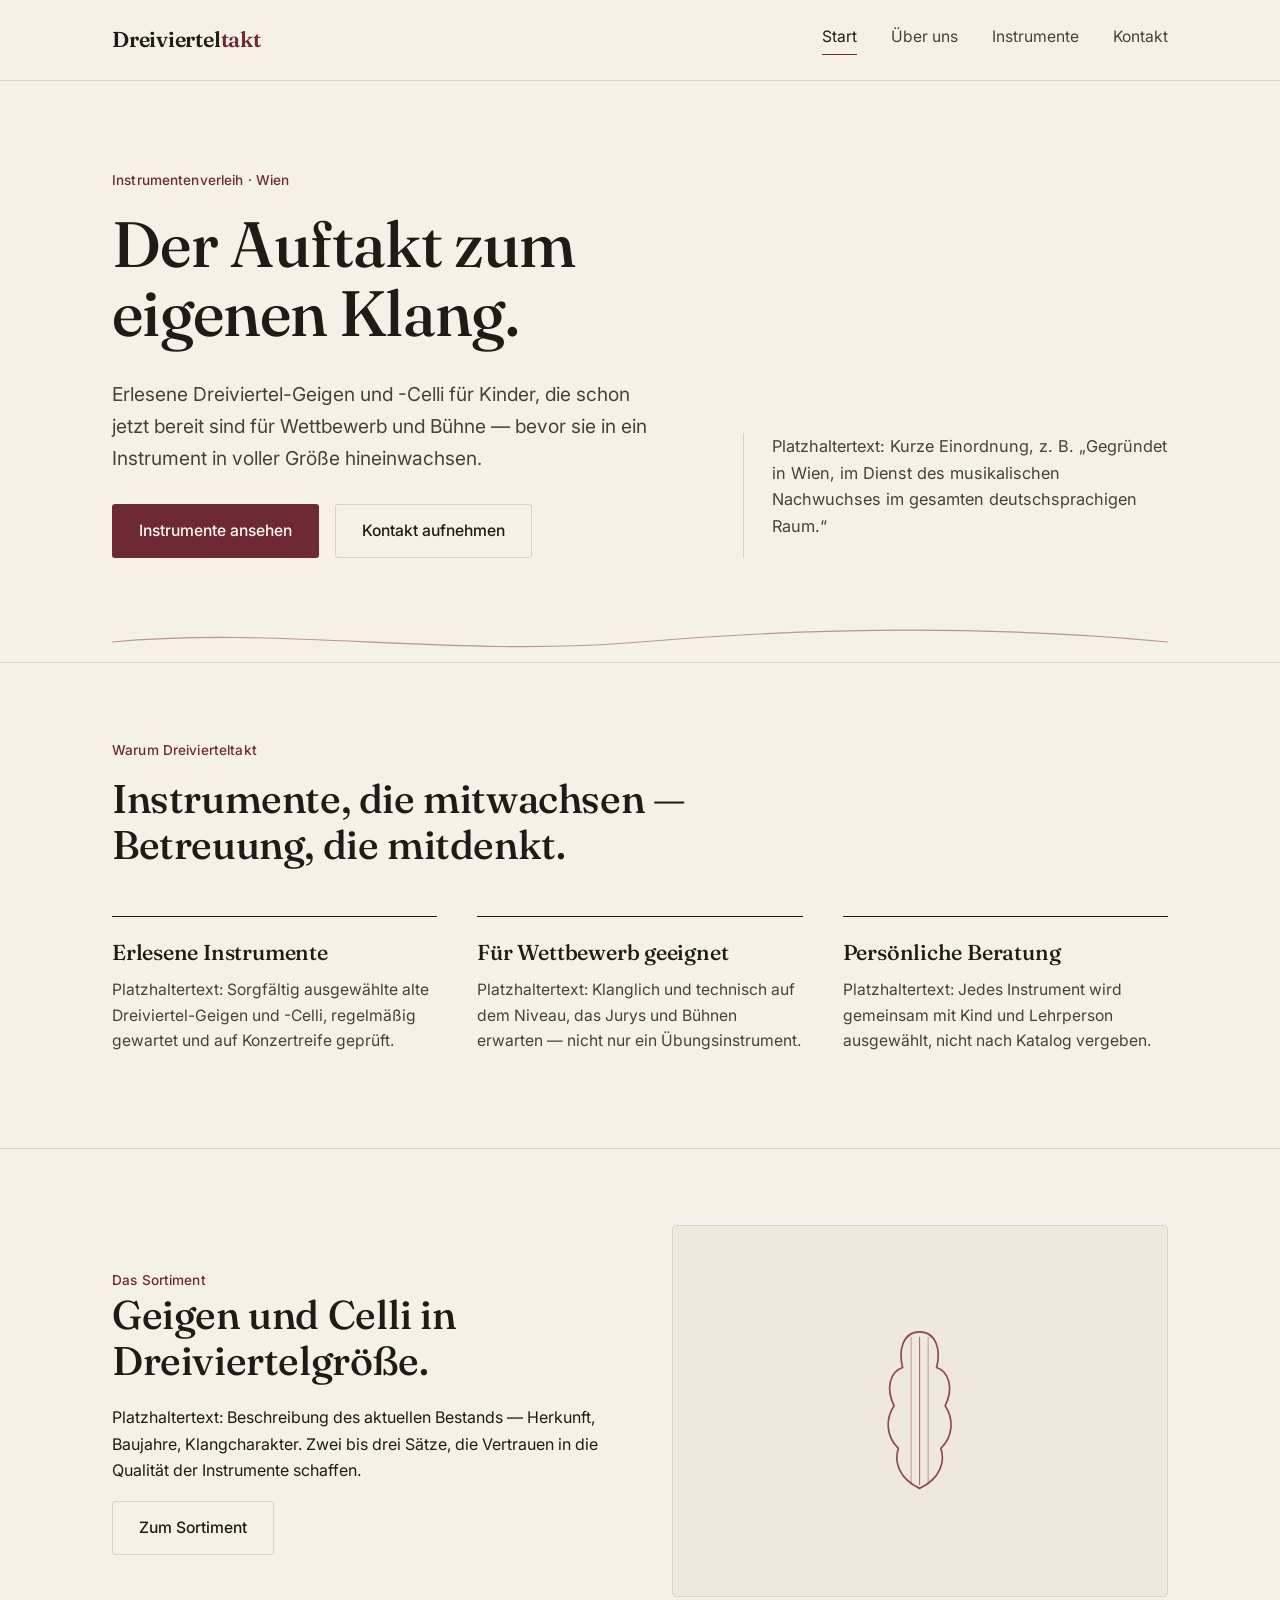
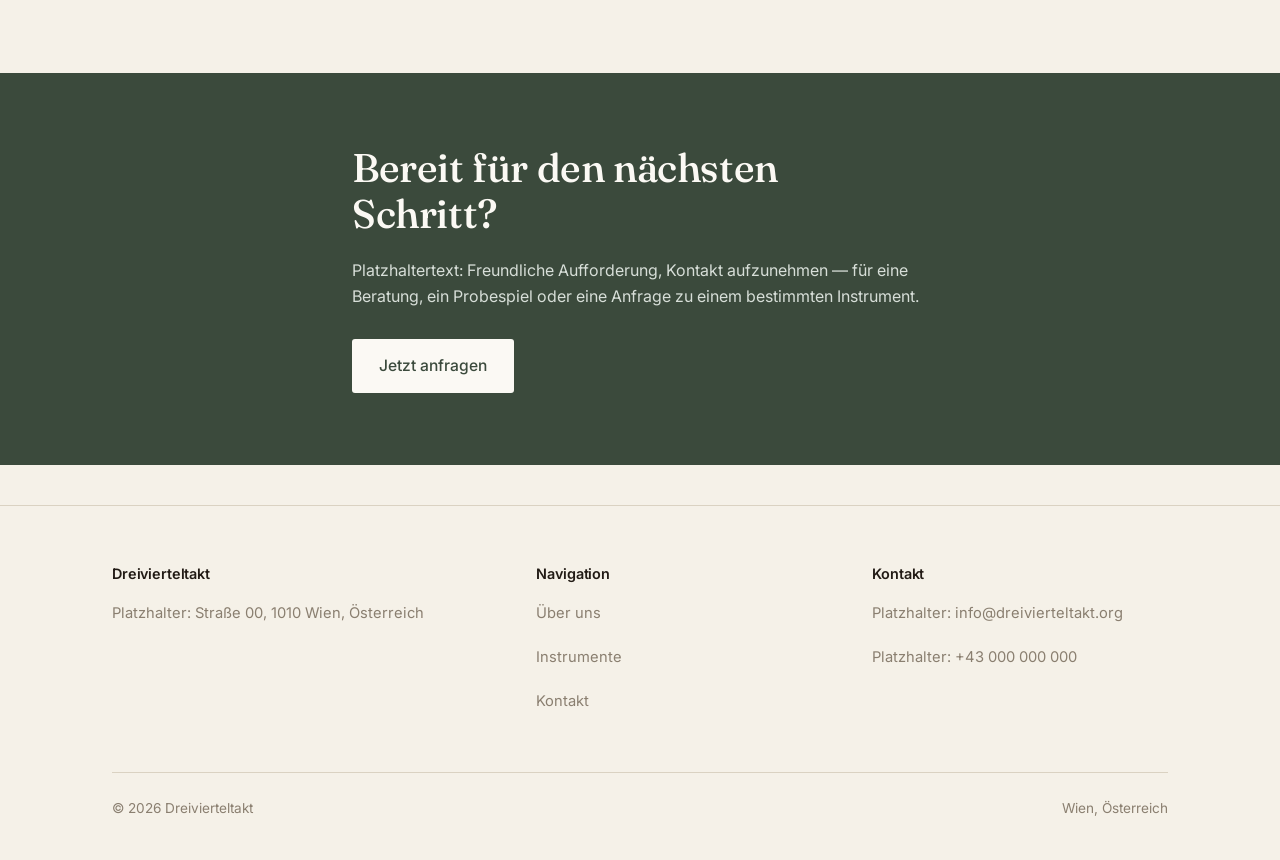
==== index.html @ 70ce1d0b "Erste Version der Website" ====
<!DOCTYPE html>
<html lang="de">
<head>
<meta charset="UTF-8">
<meta name="viewport" content="width=device-width, initial-scale=1">
<title>Dreivierteltakt — Instrumentenverleih für junge Talente</title>
<meta name="description" content="Dreivierteltakt verleiht erlesene Dreiviertel-Geigen und -Celli an talentierte Kinder in Wien und dem deutschsprachigen Raum.">
<link rel="preconnect" href="https://fonts.googleapis.com">
<link rel="preconnect" href="https://fonts.gstatic.com" crossorigin>
<link href="https://fonts.googleapis.com/css2?family=Fraunces:opsz,wght@9..144,400..600&family=Inter:wght@400;500;600&display=swap" rel="stylesheet">
<link rel="stylesheet" href="style.css">
</head>
<body>

<header class="site-header">
  <div class="wrap">
    <a class="logo" href="index.html">Dreiviertel<span>takt</span></a>
    <nav class="main-nav">
      <a href="index.html" class="active">Start</a>
      <a href="ueber-uns.html">Über uns</a>
      <a href="instrumente.html">Instrumente</a>
      <a href="kontakt.html">Kontakt</a>
    </nav>
  </div>
</header>

<section class="hero">
  <div class="wrap">
    <div class="hero-copy">
      <span class="label">Instrumentenverleih · Wien</span>
      <h1>Der Auftakt zum eigenen Klang.</h1>
      <p class="lede">Erlesene Dreiviertel-Geigen und -Celli für Kinder, die schon jetzt bereit sind für Wettbewerb und Bühne — bevor sie in ein Instrument in voller Größe hineinwachsen.</p>
      <div class="hero-cta">
        <a href="instrumente.html" class="btn btn-primary">Instrumente ansehen</a>
        <a href="kontakt.html" class="btn btn-ghost">Kontakt aufnehmen</a>
      </div>
    </div>
    <div class="hero-aside">
      <p>Platzhaltertext: Kurze Einordnung, z. B. „Gegründet in Wien, im Dienst des musikalischen Nachwuchses im gesamten deutschsprachigen Raum.“</p>
    </div>
  </div>
</section>

<svg class="string-divider accent wrap" viewBox="0 0 1120 40" fill="none" xmlns="http://www.w3.org/2000/svg" preserveAspectRatio="none">
  <path d="M0 20 C 180 4, 360 36, 560 20 S 940 4, 1120 20" stroke="currentColor" stroke-width="1.2"/>
</svg>

<section class="section-border-top">
  <div class="wrap">
    <div class="section-head">
      <span class="label">Warum Dreivierteltakt</span>
      <h2>Instrumente, die mitwachsen — Betreuung, die mitdenkt.</h2>
    </div>
    <div class="feature-grid">
      <div class="feature-item">
        <h3>Erlesene Instrumente</h3>
        <p>Platzhaltertext: Sorgfältig ausgewählte alte Dreiviertel-Geigen und -Celli, regelmäßig gewartet und auf Konzertreife geprüft.</p>
      </div>
      <div class="feature-item">
        <h3>Für Wettbewerb geeignet</h3>
        <p>Platzhaltertext: Klanglich und technisch auf dem Niveau, das Jurys und Bühnen erwarten — nicht nur ein Übungsinstrument.</p>
      </div>
      <div class="feature-item">
        <h3>Persönliche Beratung</h3>
        <p>Platzhaltertext: Jedes Instrument wird gemeinsam mit Kind und Lehrperson ausgewählt, nicht nach Katalog vergeben.</p>
      </div>
    </div>
  </div>
</section>

<section class="section-border-top">
  <div class="wrap">
    <div class="split">
      <div>
        <span class="label">Das Sortiment</span>
        <h2>Geigen und Celli in Dreiviertelgröße.</h2>
        <p>Platzhaltertext: Beschreibung des aktuellen Bestands — Herkunft, Baujahre, Klangcharakter. Zwei bis drei Sätze, die Vertrauen in die Qualität der Instrumente schaffen.</p>
        <a href="instrumente.html" class="btn btn-ghost">Zum Sortiment</a>
      </div>
      <div class="instrument-visual">
        <svg viewBox="0 0 120 200" fill="none" xmlns="http://www.w3.org/2000/svg">
          <path d="M60 8 C40 8 35 30 40 50 C25 55 20 75 30 95 C20 110 20 130 35 145 C30 160 35 180 60 192 C85 180 90 160 85 145 C100 130 100 110 90 95 C100 75 95 55 80 50 C85 30 80 8 60 8 Z" stroke="currentColor" stroke-width="2"/>
          <line x1="60" y1="14" x2="60" y2="188" stroke="currentColor" stroke-width="1"/>
          <line x1="50" y1="14" x2="50" y2="188" stroke="currentColor" stroke-width="0.6"/>
          <line x1="70" y1="14" x2="70" y2="188" stroke="currentColor" stroke-width="0.6"/>
        </svg>
      </div>
    </div>
  </div>
</section>

<section class="cta-band">
  <div class="wrap" style="max-width: 640px;">
    <h2>Bereit für den nächsten Schritt?</h2>
    <p>Platzhaltertext: Freundliche Aufforderung, Kontakt aufzunehmen — für eine Beratung, ein Probespiel oder eine Anfrage zu einem bestimmten Instrument.</p>
    <div class="hero-cta">
      <a href="kontakt.html" class="btn btn-primary">Jetzt anfragen</a>
    </div>
  </div>
</section>

<footer class="site-footer">
  <div class="wrap">
    <div class="footer-grid">
      <div>
        <h4>Dreivierteltakt</h4>
        <p>Platzhalter: Straße 00, 1010 Wien, Österreich</p>
      </div>
      <div>
        <h4>Navigation</h4>
        <p><a href="ueber-uns.html">Über uns</a></p>
        <p><a href="instrumente.html">Instrumente</a></p>
        <p><a href="kontakt.html">Kontakt</a></p>
      </div>
      <div>
        <h4>Kontakt</h4>
        <p>Platzhalter: info@dreivierteltakt.org</p>
        <p>Platzhalter: +43 000 000 000</p>
      </div>
    </div>
    <div class="footer-bottom">
      <span>© 2026 Dreivierteltakt</span>
      <span>Wien, Österreich</span>
    </div>
  </div>
</footer>

</body>
</html>
---- style.css ----
/* ============================================
   Dreivierteltakt — Shared Stylesheet
   ============================================ */

:root {
  --bg: #F5F1E8;
  --surface: #FBF9F4;
  --surface-deep: #EFE9DB;
  --ink: #221B15;
  --ink-soft: #4A4038;
  --muted: #8A7F70;
  --accent: #6E2A34;
  --accent-soft: #8C4A52;
  --accent-tint: #F1E3E1;
  --spruce: #3B4A3C;
  --line: #DAD2C2;

  --serif: 'Fraunces', 'Iowan Old Style', 'Palatino Linotype', serif;
  --sans: 'Inter', -apple-system, BlinkMacSystemFont, 'Segoe UI', sans-serif;

  --container: 1120px;
}

* { box-sizing: border-box; }

html {
  scroll-behavior: smooth;
}

body {
  margin: 0;
  background: var(--bg);
  color: var(--ink);
  font-family: var(--sans);
  font-size: 16px;
  line-height: 1.65;
  -webkit-font-smoothing: antialiased;
}

img { max-width: 100%; display: block; }

a {
  color: inherit;
  text-decoration: none;
}

.wrap {
  max-width: var(--container);
  margin: 0 auto;
  padding: 0 32px;
}

h1, h2, h3, h4 {
  font-family: var(--serif);
  font-weight: 500;
  color: var(--ink);
  margin: 0 0 0.5em 0;
  letter-spacing: -0.01em;
}

h1 { font-size: clamp(2.4rem, 5vw, 4rem); line-height: 1.08; }
h2 { font-size: clamp(1.7rem, 3.2vw, 2.5rem); line-height: 1.15; }
h3 { font-size: 1.35rem; line-height: 1.3; }

p { margin: 0 0 1.1em 0; max-width: 62ch; }

.lede {
  font-size: 1.2rem;
  color: var(--ink-soft);
  max-width: 46ch;
}

.muted { color: var(--muted); }

.label {
  font-size: 0.85rem;
  font-weight: 500;
  color: var(--accent);
  letter-spacing: 0.01em;
}

/* ---------- Buttons ---------- */

.btn {
  display: inline-flex;
  align-items: center;
  gap: 8px;
  padding: 13px 26px;
  border-radius: 3px;
  font-family: var(--sans);
  font-size: 0.98rem;
  font-weight: 500;
  border: 1px solid transparent;
  cursor: pointer;
  transition: background 0.2s ease, color 0.2s ease, border-color 0.2s ease;
}

.btn-primary {
  background: var(--accent);
  color: var(--surface);
}
.btn-primary:hover { background: #591F27; }

.btn-ghost {
  background: transparent;
  color: var(--ink);
  border-color: var(--line);
}
.btn-ghost:hover { border-color: var(--ink); }

/* ---------- Header / Nav ---------- */

.site-header {
  border-bottom: 1px solid var(--line);
  background: var(--bg);
  position: sticky;
  top: 0;
  z-index: 20;
}

.site-header .wrap {
  display: flex;
  align-items: center;
  justify-content: space-between;
  padding-top: 22px;
  padding-bottom: 22px;
}

.logo {
  font-family: var(--serif);
  font-size: 1.35rem;
  font-weight: 600;
  letter-spacing: -0.01em;
}

.logo span {
  color: var(--accent);
}

.main-nav {
  display: flex;
  gap: 34px;
}

.main-nav a {
  font-size: 0.98rem;
  color: var(--ink-soft);
  padding-bottom: 4px;
  border-bottom: 1px solid transparent;
  transition: color 0.2s ease, border-color 0.2s ease;
}

.main-nav a:hover {
  color: var(--ink);
}

.main-nav a.active {
  color: var(--ink);
  border-bottom-color: var(--accent);
}

.nav-toggle { display: none; }

/* ---------- String motif divider ---------- */

.string-divider {
  width: 100%;
  height: 40px;
  display: block;
  color: var(--line);
}

.string-divider.accent { color: var(--accent-soft); opacity: 0.55; }

/* ---------- Hero ---------- */

.hero {
  padding: 88px 0 64px;
  position: relative;
  overflow: hidden;
}

.hero .wrap {
  display: grid;
  grid-template-columns: 1.15fr 0.85fr;
  gap: 56px;
  align-items: end;
}

.hero-copy .label { display: block; margin-bottom: 18px; }

.hero-aside {
  border-left: 1px solid var(--line);
  padding-left: 28px;
}

.hero-aside p {
  color: var(--ink-soft);
  font-size: 1.02rem;
}

.hero-cta {
  margin-top: 30px;
  display: flex;
  gap: 16px;
  flex-wrap: wrap;
}

/* ---------- Sections ---------- */

section {
  padding: 76px 0;
}

.section-border-top {
  border-top: 1px solid var(--line);
}

.section-head {
  max-width: 640px;
  margin-bottom: 48px;
}

.section-head .label { display: block; margin-bottom: 14px; }

/* Feature list (no cards/shadows — thin top rule per item) */

.feature-grid {
  display: grid;
  grid-template-columns: repeat(3, 1fr);
  gap: 40px;
}

.feature-item {
  border-top: 1px solid var(--ink);
  padding-top: 22px;
}

.feature-item h3 { margin-bottom: 10px; }
.feature-item p { color: var(--ink-soft); font-size: 0.98rem; }

/* Two-column split */

.split {
  display: grid;
  grid-template-columns: 1fr 1fr;
  gap: 64px;
  align-items: center;
}

.split-reverse .split { direction: rtl; }
.split-reverse .split > * { direction: ltr; }

/* Instrument illustration placeholder block */

.instrument-visual {
  background: var(--surface-deep);
  border: 1px solid var(--line);
  border-radius: 4px;
  aspect-ratio: 4 / 3;
  display: flex;
  align-items: center;
  justify-content: center;
  color: var(--accent-soft);
}

.instrument-visual svg { width: 46%; height: 46%; }

/* ---------- Instrument list (Instrumente page) ---------- */

.instrument-table {
  border-top: 1px solid var(--ink);
}

.instrument-row {
  display: grid;
  grid-template-columns: 1.4fr 0.8fr 0.8fr 0.9fr auto;
  gap: 24px;
  align-items: center;
  padding: 26px 0;
  border-bottom: 1px solid var(--line);
}

.instrument-row .row-head {
  font-family: var(--sans);
  font-size: 0.82rem;
  color: var(--muted);
}

.instrument-name {
  font-family: var(--serif);
  font-size: 1.15rem;
}

.instrument-row .btn { padding: 9px 18px; font-size: 0.9rem; }

/* ---------- Process steps (genuine sequence — numbering justified) ---------- */

.process-list {
  display: grid;
  gap: 0;
}

.process-step {
  display: grid;
  grid-template-columns: 64px 1fr;
  gap: 24px;
  padding: 28px 0;
  border-top: 1px solid var(--line);
}

.process-step:last-child { border-bottom: 1px solid var(--line); }

.process-step .num {
  font-family: var(--serif);
  font-size: 1.6rem;
  color: var(--accent-soft);
}

.process-step h3 { margin-bottom: 6px; }
.process-step p { color: var(--ink-soft); font-size: 0.98rem; margin-bottom: 0; }

/* ---------- CTA band ---------- */

.cta-band {
  background: var(--spruce);
  color: var(--surface);
  padding: 72px 0;
}

.cta-band h2 { color: var(--surface); }
.cta-band p { color: #D7DED8; }

.cta-band .btn-primary { background: var(--surface); color: var(--spruce); }
.cta-band .btn-primary:hover { background: #E9E4D6; }

.cta-band .btn-ghost { border-color: rgba(255,255,255,0.35); color: var(--surface); }
.cta-band .btn-ghost:hover { border-color: var(--surface); }

/* ---------- Forms ---------- */

.form-grid {
  display: grid;
  gap: 22px;
  max-width: 560px;
}

.field label {
  display: block;
  font-size: 0.88rem;
  color: var(--ink-soft);
  margin-bottom: 8px;
}

.field input,
.field select,
.field textarea {
  width: 100%;
  font-family: var(--sans);
  font-size: 1rem;
  color: var(--ink);
  background: var(--surface);
  border: 1px solid var(--line);
  border-radius: 3px;
  padding: 12px 14px;
}

.field input:focus,
.field select:focus,
.field textarea:focus {
  outline: none;
  border-color: var(--accent);
}

.field textarea { resize: vertical; min-height: 130px; }

/* ---------- Contact info list ---------- */

.info-list {
  display: grid;
  gap: 22px;
  border-top: 1px solid var(--ink);
  padding-top: 24px;
}

.info-row {
  display: grid;
  grid-template-columns: 140px 1fr;
  gap: 16px;
  padding-bottom: 20px;
  border-bottom: 1px solid var(--line);
}

.info-row .label { text-transform: none; }

/* ---------- Quote / bio block ---------- */

.bio-block {
  display: grid;
  grid-template-columns: 220px 1fr;
  gap: 40px;
  align-items: start;
}

.bio-portrait {
  aspect-ratio: 3 / 4;
  background: var(--surface-deep);
  border: 1px solid var(--line);
  border-radius: 4px;
}

/* ---------- Footer ---------- */

.site-footer {
  border-top: 1px solid var(--line);
  padding: 56px 0 40px;
  margin-top: 40px;
}

.footer-grid {
  display: grid;
  grid-template-columns: 1.3fr 1fr 1fr;
  gap: 40px;
  margin-bottom: 40px;
}

.footer-grid h4 {
  font-family: var(--sans);
  font-size: 0.9rem;
  font-weight: 600;
  color: var(--ink);
  margin-bottom: 14px;
}

.footer-grid p, .footer-grid a {
  font-size: 0.92rem;
  color: var(--muted);
  line-height: 1.9;
}

.footer-grid a:hover { color: var(--ink); }

.footer-bottom {
  display: flex;
  justify-content: space-between;
  padding-top: 24px;
  border-top: 1px solid var(--line);
  font-size: 0.85rem;
  color: var(--muted);
}

/* ---------- Responsive ---------- */

@media (max-width: 860px) {
  .hero .wrap { grid-template-columns: 1fr; }
  .hero-aside { border-left: none; border-top: 1px solid var(--line); padding-left: 0; padding-top: 22px; }
  .feature-grid { grid-template-columns: 1fr; gap: 30px; }
  .split { grid-template-columns: 1fr; gap: 32px; }
  .split-reverse .split { direction: ltr; }
  .instrument-row { grid-template-columns: 1fr; gap: 8px; padding: 20px 0; }
  .instrument-row .row-head { display: none; }
  .footer-grid { grid-template-columns: 1fr; gap: 28px; }
  .bio-block { grid-template-columns: 1fr; }
  .bio-portrait { max-width: 200px; }
  .footer-bottom { flex-direction: column; gap: 8px; }
}

@media (max-width: 640px) {
  .main-nav { gap: 20px; }
  .wrap { padding: 0 20px; }
  section { padding: 56px 0; }
}

@media (prefers-reduced-motion: reduce) {
  html { scroll-behavior: auto; }
  * { transition: none !important; }
}
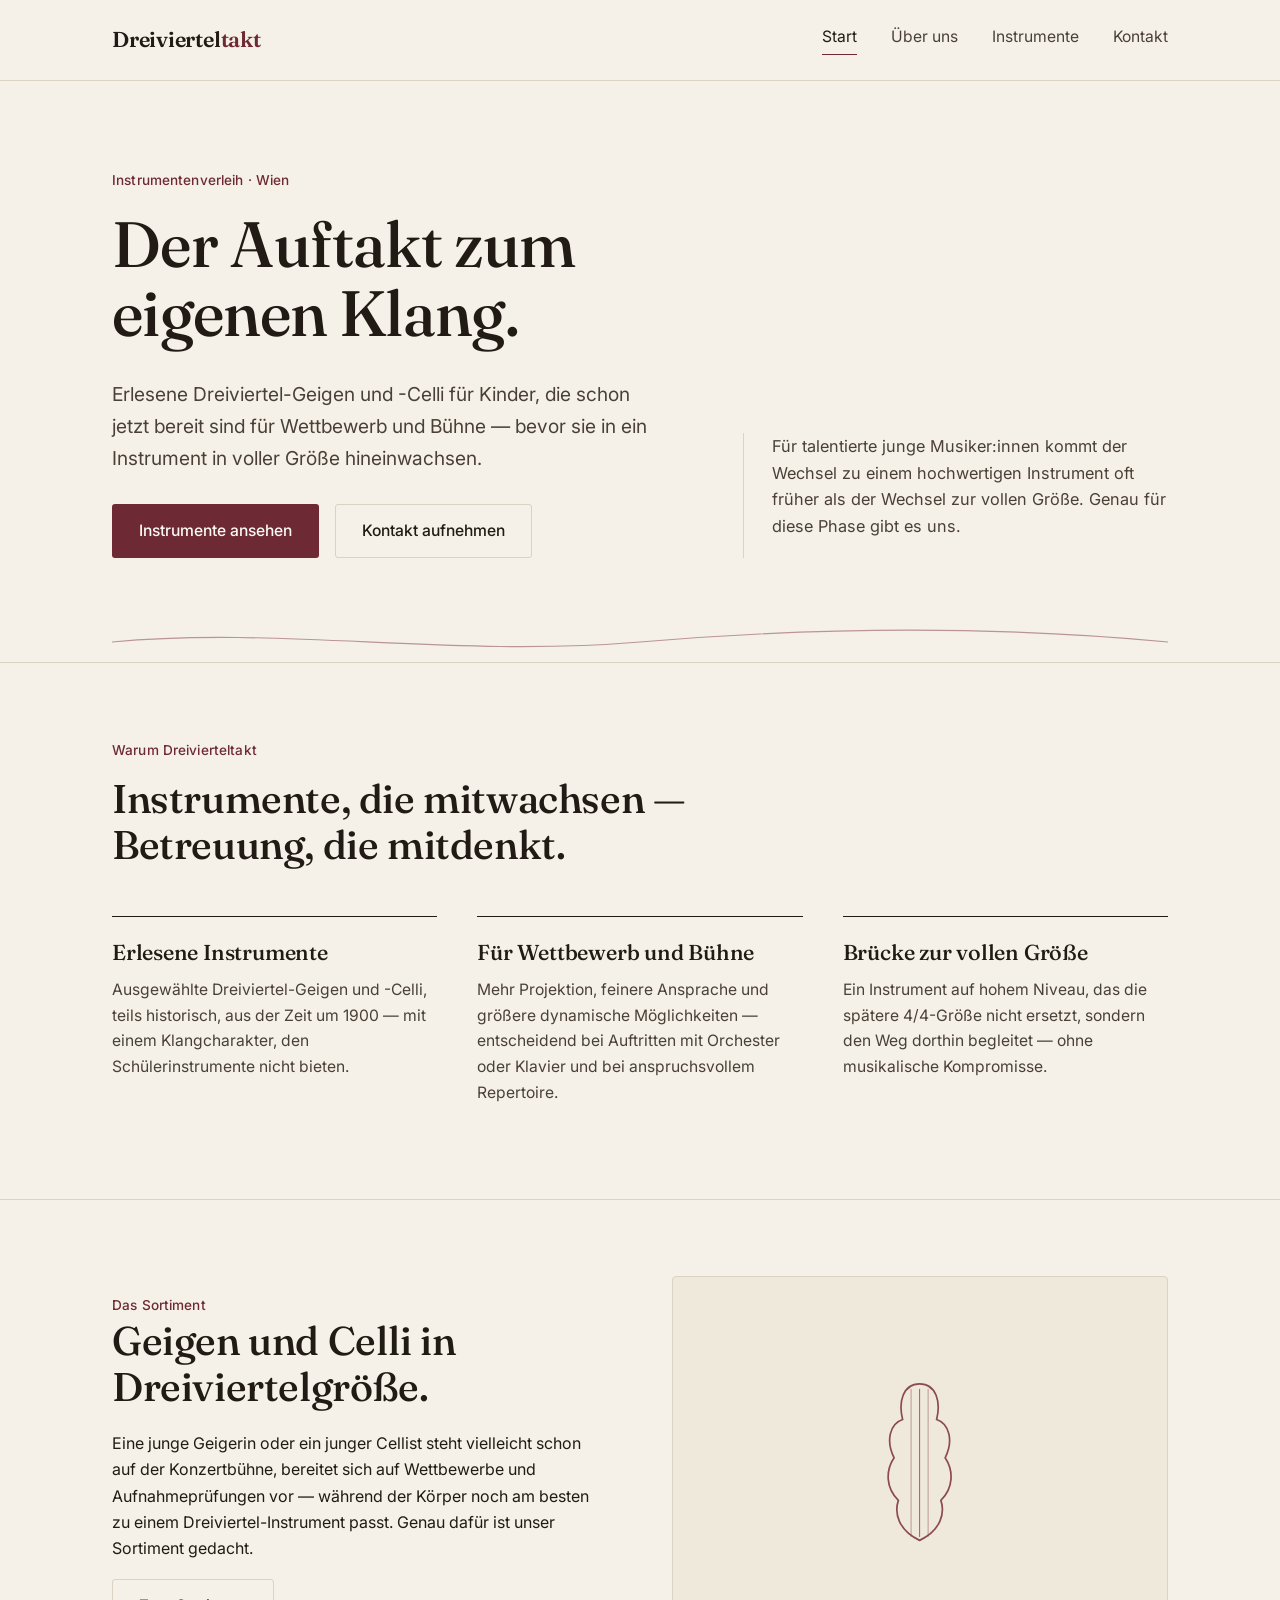
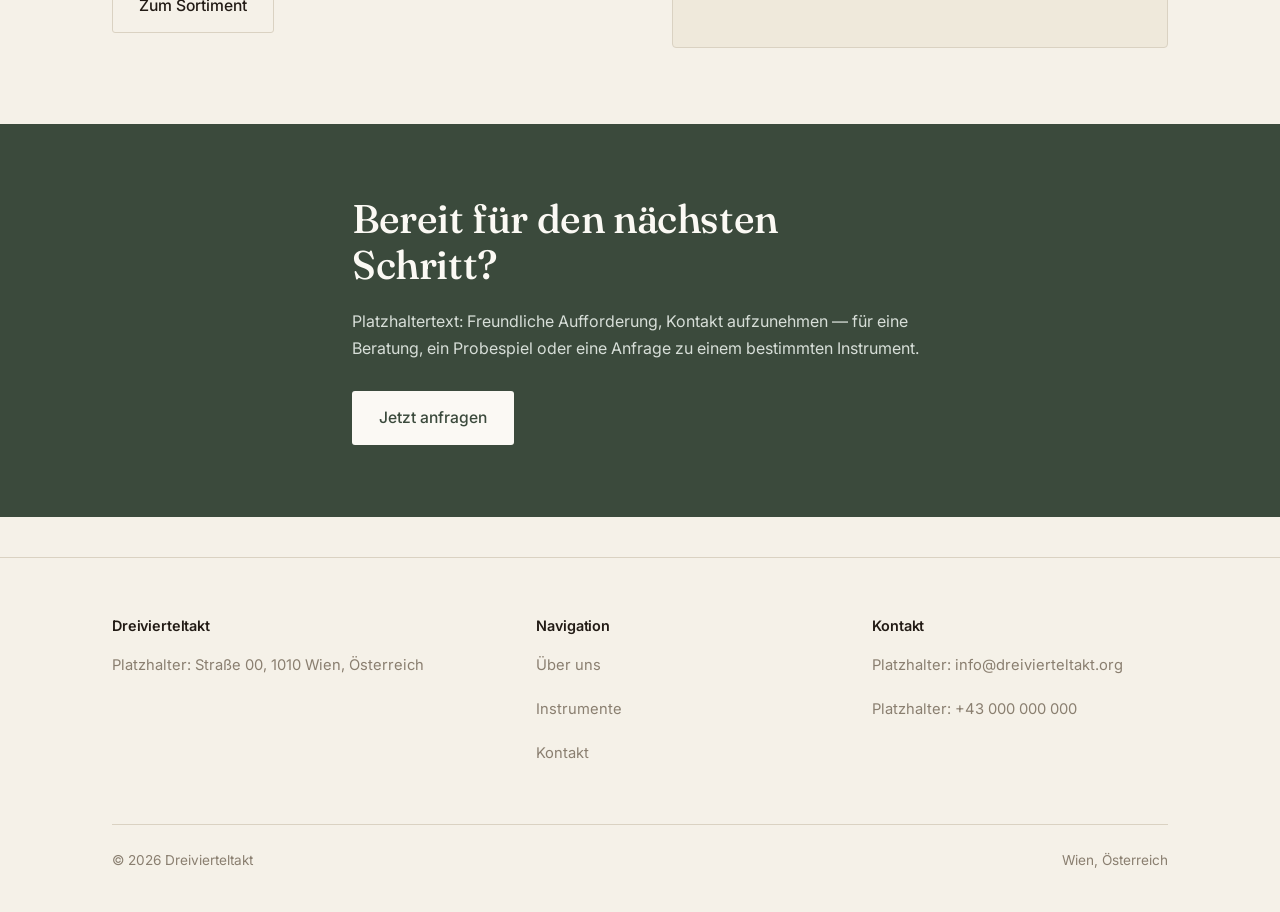
==== commit ca1e1567: "Add files via upload" ====
--- a/index.html
+++ b/index.html
@@ -36,7 +36,7 @@
       </div>
     </div>
     <div class="hero-aside">
-      <p>Platzhaltertext: Kurze Einordnung, z. B. „Gegründet in Wien, im Dienst des musikalischen Nachwuchses im gesamten deutschsprachigen Raum.“</p>
+      <p>Für talentierte junge Musiker:innen kommt der Wechsel zu einem hochwertigen Instrument oft früher als der Wechsel zur vollen Größe. Genau für diese Phase gibt es uns.</p>
     </div>
   </div>
 </section>
@@ -54,15 +54,15 @@
     <div class="feature-grid">
       <div class="feature-item">
         <h3>Erlesene Instrumente</h3>
-        <p>Platzhaltertext: Sorgfältig ausgewählte alte Dreiviertel-Geigen und -Celli, regelmäßig gewartet und auf Konzertreife geprüft.</p>
+        <p>Ausgewählte Dreiviertel-Geigen und -Celli, teils historisch, aus der Zeit um 1900 — mit einem Klangcharakter, den Schülerinstrumente nicht bieten.</p>
       </div>
       <div class="feature-item">
-        <h3>Für Wettbewerb geeignet</h3>
-        <p>Platzhaltertext: Klanglich und technisch auf dem Niveau, das Jurys und Bühnen erwarten — nicht nur ein Übungsinstrument.</p>
+        <h3>Für Wettbewerb und Bühne</h3>
+        <p>Mehr Projektion, feinere Ansprache und größere dynamische Möglichkeiten — entscheidend bei Auftritten mit Orchester oder Klavier und bei anspruchsvollem Repertoire.</p>
       </div>
       <div class="feature-item">
-        <h3>Persönliche Beratung</h3>
-        <p>Platzhaltertext: Jedes Instrument wird gemeinsam mit Kind und Lehrperson ausgewählt, nicht nach Katalog vergeben.</p>
+        <h3>Brücke zur vollen Größe</h3>
+        <p>Ein Instrument auf hohem Niveau, das die spätere 4/4-Größe nicht ersetzt, sondern den Weg dorthin begleitet — ohne musikalische Kompromisse.</p>
       </div>
     </div>
   </div>
@@ -74,7 +74,7 @@
       <div>
         <span class="label">Das Sortiment</span>
         <h2>Geigen und Celli in Dreiviertelgröße.</h2>
-        <p>Platzhaltertext: Beschreibung des aktuellen Bestands — Herkunft, Baujahre, Klangcharakter. Zwei bis drei Sätze, die Vertrauen in die Qualität der Instrumente schaffen.</p>
+        <p>Eine junge Geigerin oder ein junger Cellist steht vielleicht schon auf der Konzertbühne, bereitet sich auf Wettbewerbe und Aufnahmeprüfungen vor — während der Körper noch am besten zu einem Dreiviertel-Instrument passt. Genau dafür ist unser Sortiment gedacht.</p>
         <a href="instrumente.html" class="btn btn-ghost">Zum Sortiment</a>
       </div>
       <div class="instrument-visual">
--- a/style.css
+++ b/style.css
@@ -274,17 +274,111 @@
 
 .instrument-row {
   display: grid;
-  grid-template-columns: 1.4fr 0.8fr 0.8fr 0.9fr auto;
+  grid-template-columns: 100px 1.4fr 0.8fr 0.8fr 0.9fr auto;
   gap: 24px;
   align-items: center;
   padding: 26px 0;
   border-bottom: 1px solid var(--line);
+}
+
+.instrument-row.no-photo {
+  grid-template-columns: 1.4fr 0.8fr 0.8fr 0.9fr auto;
 }
 
 .instrument-row .row-head {
   font-family: var(--sans);
   font-size: 0.82rem;
   color: var(--muted);
+}
+
+/* ---------- Clickable thumbnail with zoom affordance ---------- */
+
+.instrument-thumb {
+  position: relative;
+  width: 100px;
+  height: 145px;
+  border-radius: 3px;
+  overflow: hidden;
+  background: var(--surface-deep);
+  border: 1px solid var(--line);
+  cursor: zoom-in;
+}
+
+.instrument-thumb img {
+  width: 100%;
+  height: 100%;
+  object-fit: cover;
+  transition: transform 0.25s ease;
+}
+
+.instrument-thumb:hover img {
+  transform: scale(1.08);
+}
+
+.instrument-thumb .zoom-hint {
+  position: absolute;
+  inset: 0;
+  display: flex;
+  align-items: center;
+  justify-content: center;
+  background: rgba(34, 27, 21, 0);
+  opacity: 0;
+  transition: opacity 0.2s ease, background 0.2s ease;
+}
+
+.instrument-thumb:hover .zoom-hint {
+  opacity: 1;
+  background: rgba(34, 27, 21, 0.38);
+}
+
+.instrument-thumb .zoom-hint svg {
+  width: 24px;
+  height: 24px;
+  stroke: #FBF9F4;
+}
+
+/* ---------- Lightbox ---------- */
+
+.lightbox-overlay {
+  position: fixed;
+  inset: 0;
+  background: rgba(20, 16, 12, 0.94);
+  display: flex;
+  align-items: center;
+  justify-content: center;
+  padding: 48px;
+  z-index: 100;
+  opacity: 0;
+  pointer-events: none;
+  transition: opacity 0.2s ease;
+  cursor: zoom-out;
+}
+
+.lightbox-overlay.active {
+  opacity: 1;
+  pointer-events: auto;
+}
+
+.lightbox-overlay img {
+  max-width: 88vw;
+  max-height: 88vh;
+  object-fit: contain;
+  border-radius: 3px;
+}
+
+.instrument-thumb {
+  width: 84px;
+  height: 84px;
+  border-radius: 3px;
+  overflow: hidden;
+  background: var(--surface-deep);
+  border: 1px solid var(--line);
+}
+
+.instrument-thumb img {
+  width: 100%;
+  height: 100%;
+  object-fit: cover;
 }
 
 .instrument-name {
@@ -459,6 +553,11 @@
   .split-reverse .split { direction: ltr; }
   .instrument-row { grid-template-columns: 1fr; gap: 8px; padding: 20px 0; }
   .instrument-row .row-head { display: none; }
+  .instrument-thumb { width: 90px; height: 130px; margin-bottom: 6px; }
+  .instrument-row [data-label]::before {
+    content: attr(data-label) ": ";
+    color: var(--ink-soft);
+  }
   .footer-grid { grid-template-columns: 1fr; gap: 28px; }
   .bio-block { grid-template-columns: 1fr; }
   .bio-portrait { max-width: 200px; }
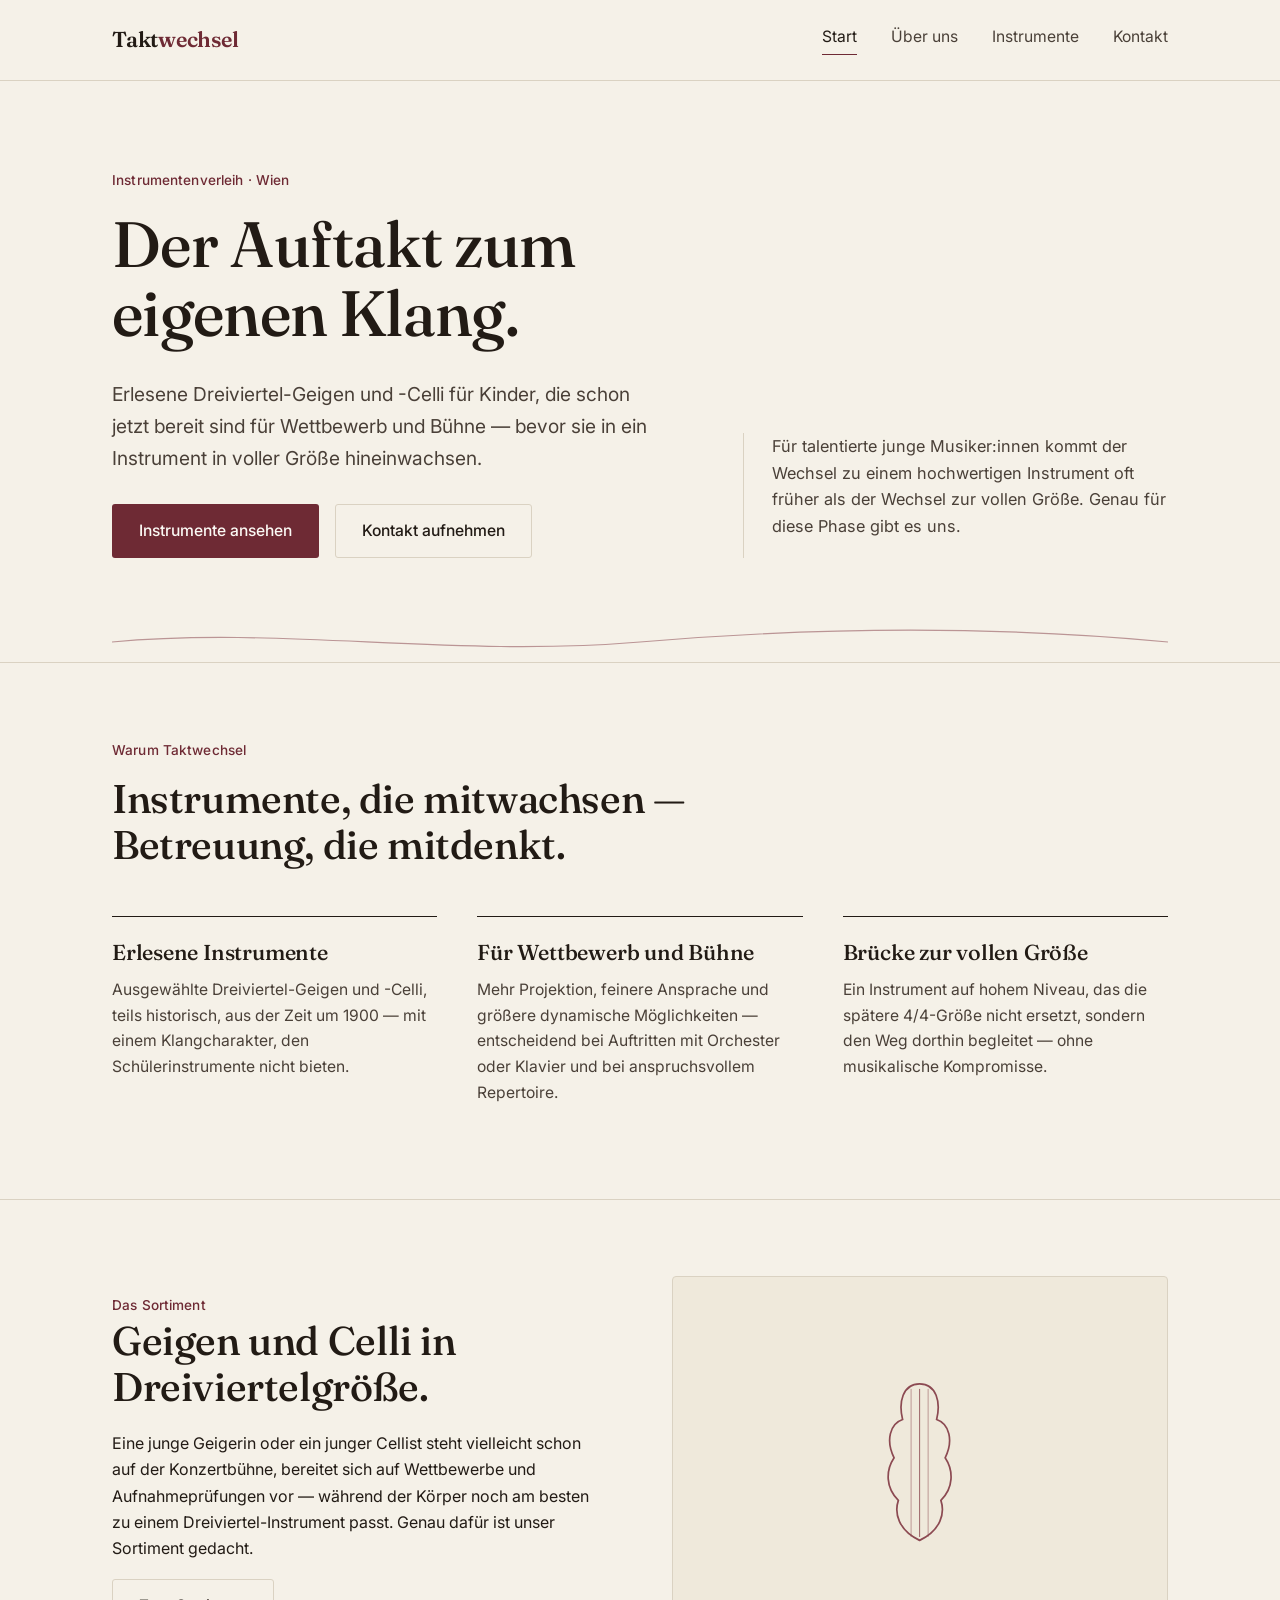
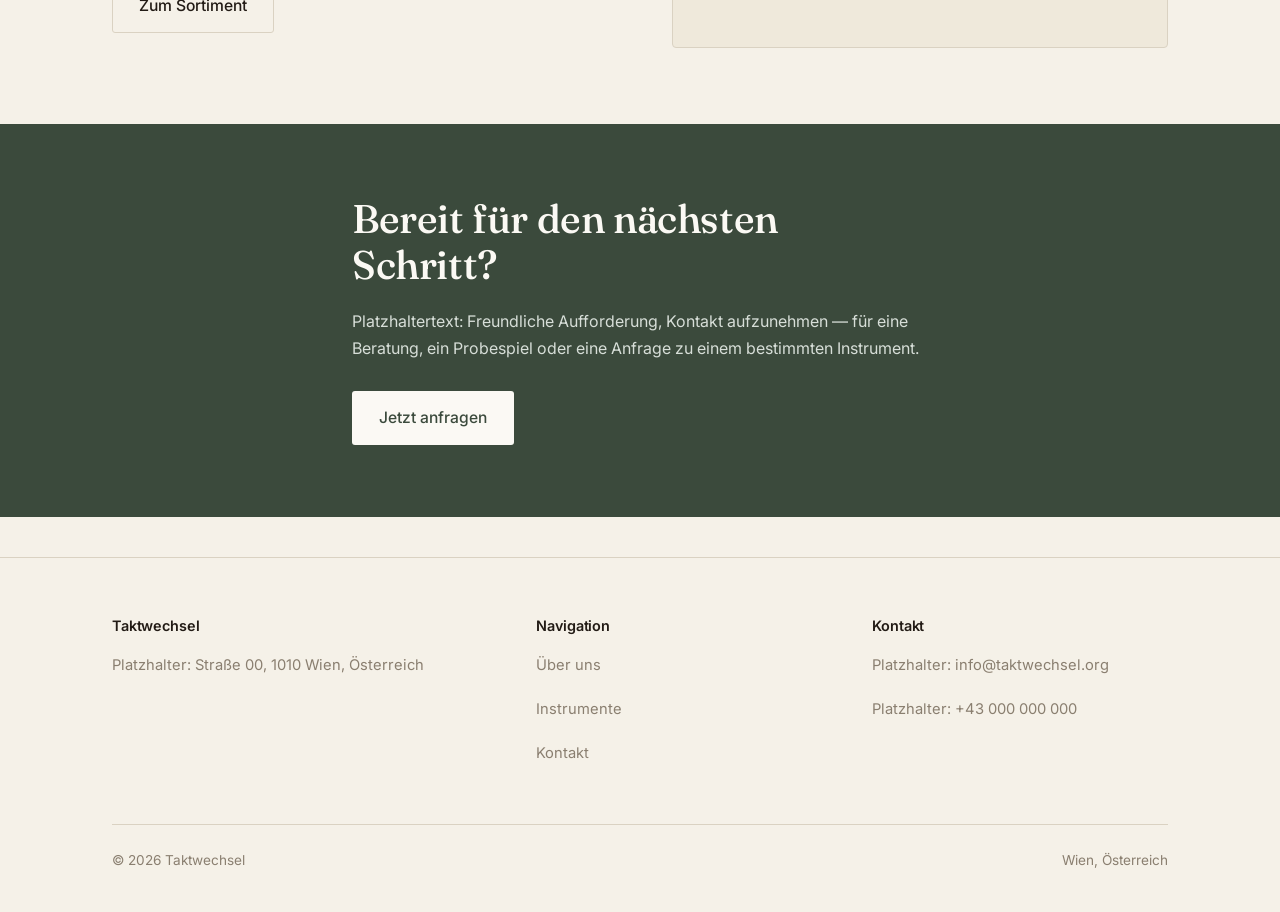
==== commit 81d5310f: "Add files via upload" ====
--- a/index.html
+++ b/index.html
@@ -3,8 +3,8 @@
 <head>
 <meta charset="UTF-8">
 <meta name="viewport" content="width=device-width, initial-scale=1">
-<title>Dreivierteltakt — Instrumentenverleih für junge Talente</title>
-<meta name="description" content="Dreivierteltakt verleiht erlesene Dreiviertel-Geigen und -Celli an talentierte Kinder in Wien und dem deutschsprachigen Raum.">
+<title>Taktwechsel — Instrumentenverleih für junge Talente</title>
+<meta name="description" content="Taktwechsel verleiht erlesene Dreiviertel-Geigen und -Celli an talentierte Kinder in Wien und dem deutschsprachigen Raum.">
 <link rel="preconnect" href="https://fonts.googleapis.com">
 <link rel="preconnect" href="https://fonts.gstatic.com" crossorigin>
 <link href="https://fonts.googleapis.com/css2?family=Fraunces:opsz,wght@9..144,400..600&family=Inter:wght@400;500;600&display=swap" rel="stylesheet">
@@ -14,7 +14,7 @@
 
 <header class="site-header">
   <div class="wrap">
-    <a class="logo" href="index.html">Dreiviertel<span>takt</span></a>
+    <a class="logo" href="index.html">Takt<span>wechsel</span></a>
     <nav class="main-nav">
       <a href="index.html" class="active">Start</a>
       <a href="ueber-uns.html">Über uns</a>
@@ -48,7 +48,7 @@
 <section class="section-border-top">
   <div class="wrap">
     <div class="section-head">
-      <span class="label">Warum Dreivierteltakt</span>
+      <span class="label">Warum Taktwechsel</span>
       <h2>Instrumente, die mitwachsen — Betreuung, die mitdenkt.</h2>
     </div>
     <div class="feature-grid">
@@ -103,7 +103,7 @@
   <div class="wrap">
     <div class="footer-grid">
       <div>
-        <h4>Dreivierteltakt</h4>
+        <h4>Taktwechsel</h4>
         <p>Platzhalter: Straße 00, 1010 Wien, Österreich</p>
       </div>
       <div>
@@ -114,12 +114,12 @@
       </div>
       <div>
         <h4>Kontakt</h4>
-        <p>Platzhalter: info@dreivierteltakt.org</p>
+        <p>Platzhalter: info@taktwechsel.org</p>
         <p>Platzhalter: +43 000 000 000</p>
       </div>
     </div>
     <div class="footer-bottom">
-      <span>© 2026 Dreivierteltakt</span>
+      <span>© 2026 Taktwechsel</span>
       <span>Wien, Österreich</span>
     </div>
   </div>
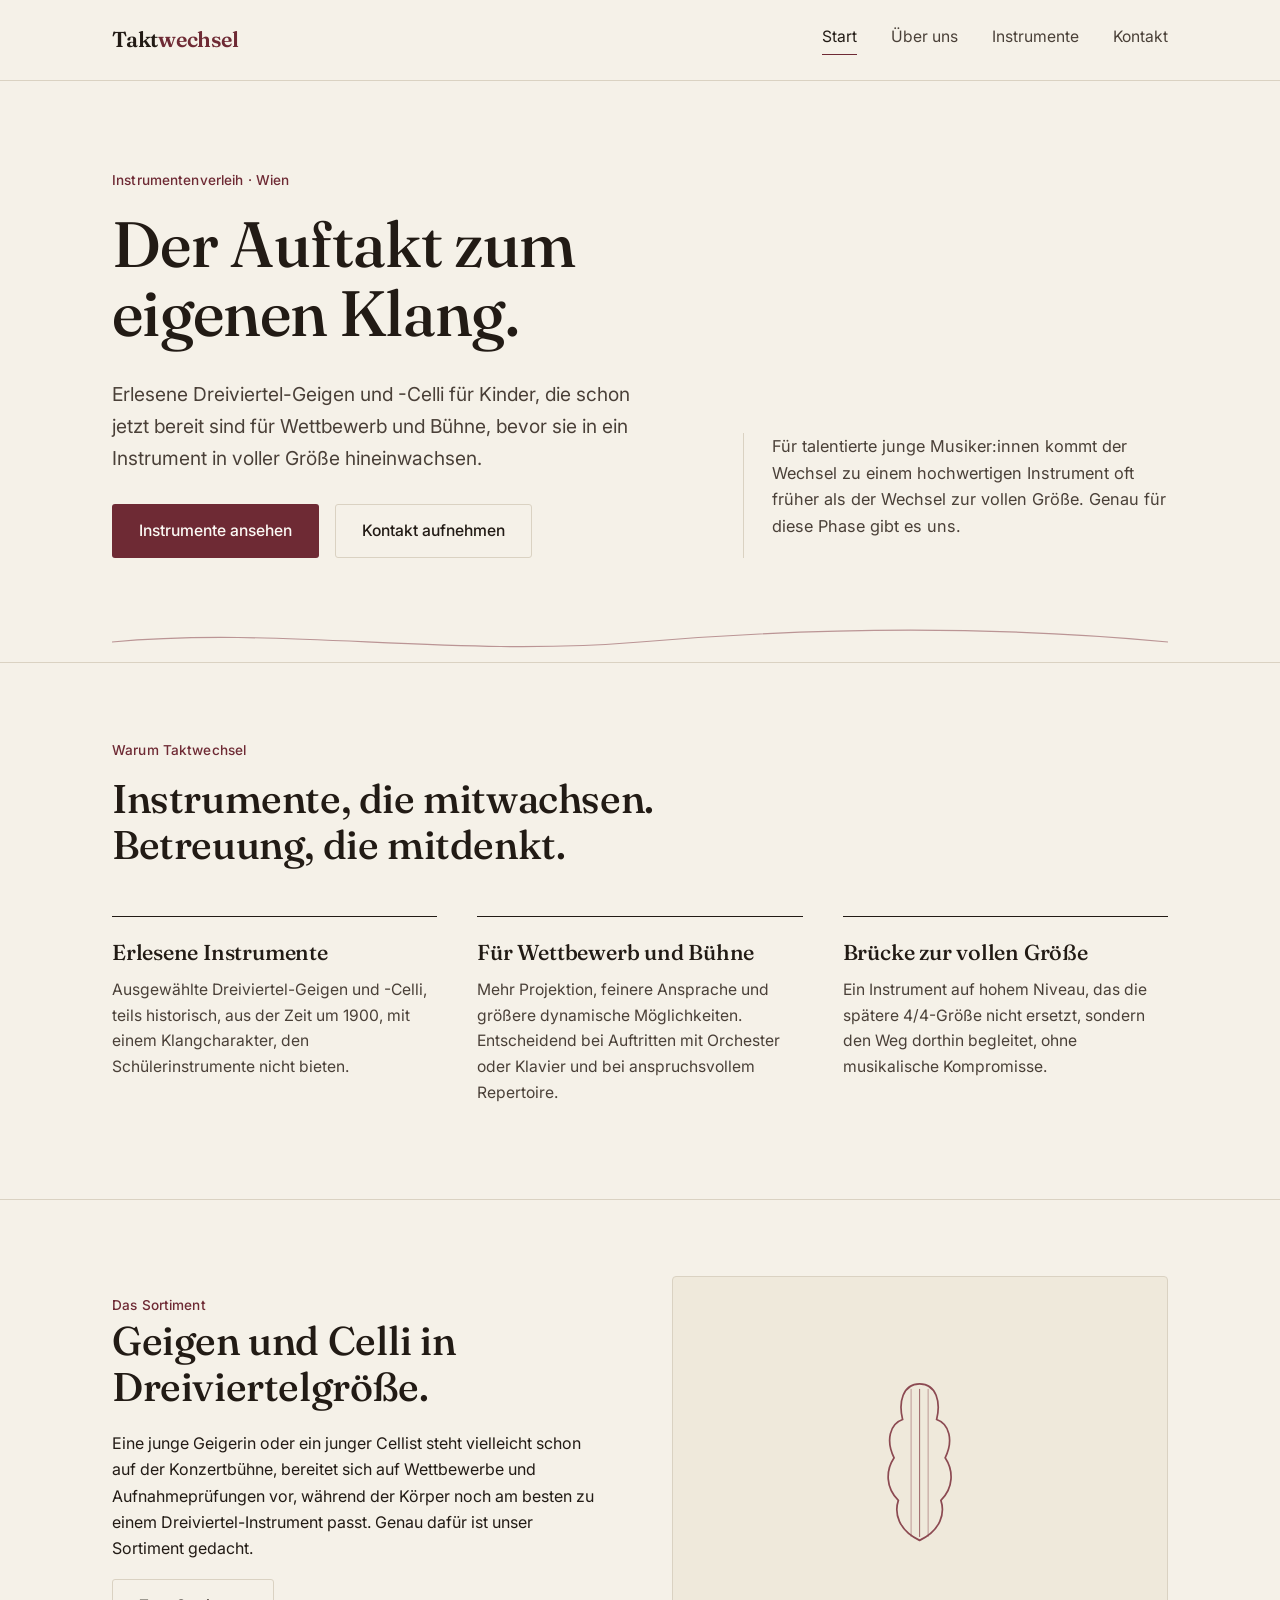
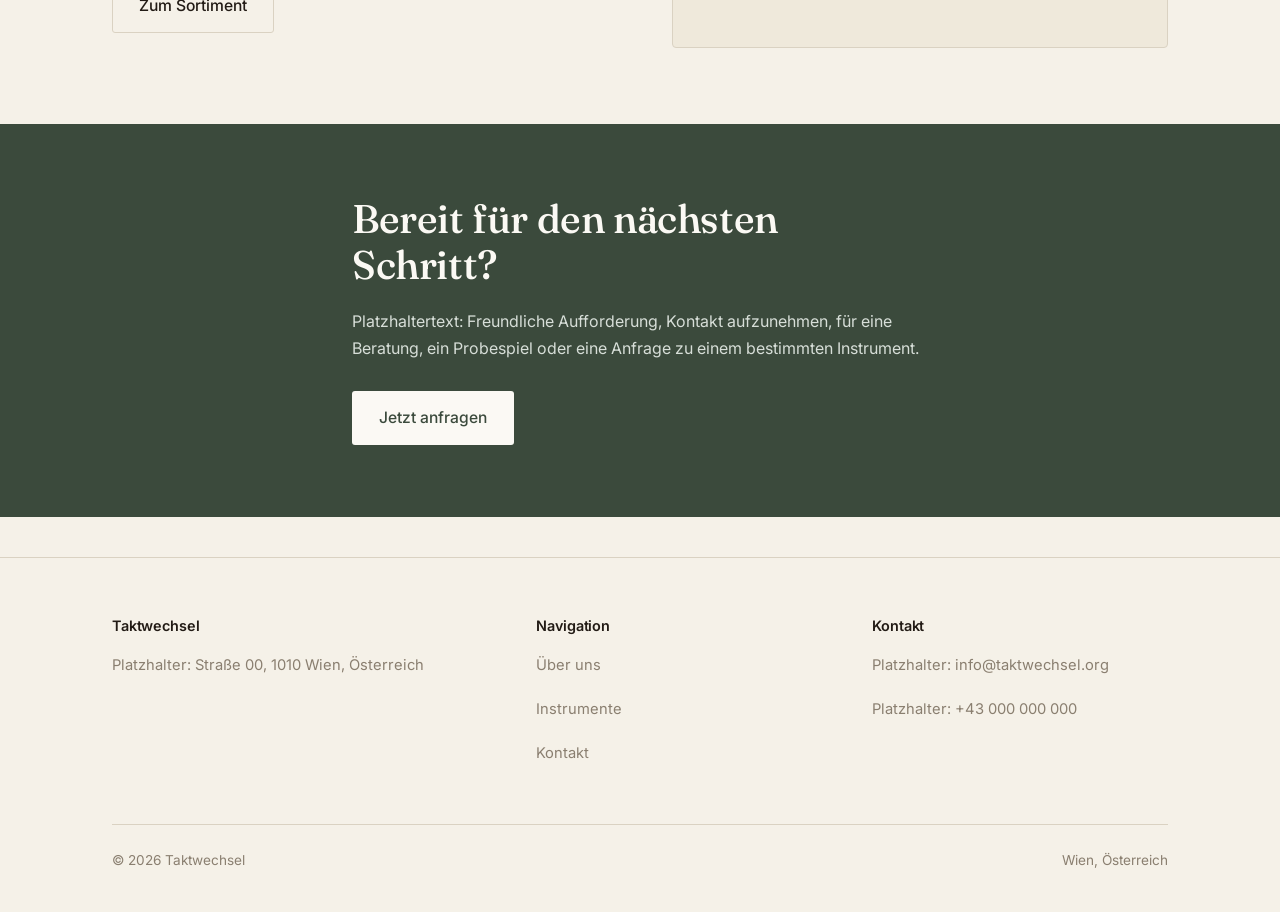
==== commit 27e83482: "Add files via upload" ====
--- a/index.html
+++ b/index.html
@@ -3,7 +3,7 @@
 <head>
 <meta charset="UTF-8">
 <meta name="viewport" content="width=device-width, initial-scale=1">
-<title>Taktwechsel — Instrumentenverleih für junge Talente</title>
+<title>Taktwechsel: Instrumentenverleih für junge Talente</title>
 <meta name="description" content="Taktwechsel verleiht erlesene Dreiviertel-Geigen und -Celli an talentierte Kinder in Wien und dem deutschsprachigen Raum.">
 <link rel="preconnect" href="https://fonts.googleapis.com">
 <link rel="preconnect" href="https://fonts.gstatic.com" crossorigin>
@@ -29,7 +29,7 @@
     <div class="hero-copy">
       <span class="label">Instrumentenverleih · Wien</span>
       <h1>Der Auftakt zum eigenen Klang.</h1>
-      <p class="lede">Erlesene Dreiviertel-Geigen und -Celli für Kinder, die schon jetzt bereit sind für Wettbewerb und Bühne — bevor sie in ein Instrument in voller Größe hineinwachsen.</p>
+      <p class="lede">Erlesene Dreiviertel-Geigen und -Celli für Kinder, die schon jetzt bereit sind für Wettbewerb und Bühne, bevor sie in ein Instrument in voller Größe hineinwachsen.</p>
       <div class="hero-cta">
         <a href="instrumente.html" class="btn btn-primary">Instrumente ansehen</a>
         <a href="kontakt.html" class="btn btn-ghost">Kontakt aufnehmen</a>
@@ -49,20 +49,20 @@
   <div class="wrap">
     <div class="section-head">
       <span class="label">Warum Taktwechsel</span>
-      <h2>Instrumente, die mitwachsen — Betreuung, die mitdenkt.</h2>
+      <h2>Instrumente, die mitwachsen. Betreuung, die mitdenkt.</h2>
     </div>
     <div class="feature-grid">
       <div class="feature-item">
         <h3>Erlesene Instrumente</h3>
-        <p>Ausgewählte Dreiviertel-Geigen und -Celli, teils historisch, aus der Zeit um 1900 — mit einem Klangcharakter, den Schülerinstrumente nicht bieten.</p>
+        <p>Ausgewählte Dreiviertel-Geigen und -Celli, teils historisch, aus der Zeit um 1900, mit einem Klangcharakter, den Schülerinstrumente nicht bieten.</p>
       </div>
       <div class="feature-item">
         <h3>Für Wettbewerb und Bühne</h3>
-        <p>Mehr Projektion, feinere Ansprache und größere dynamische Möglichkeiten — entscheidend bei Auftritten mit Orchester oder Klavier und bei anspruchsvollem Repertoire.</p>
+        <p>Mehr Projektion, feinere Ansprache und größere dynamische Möglichkeiten. Entscheidend bei Auftritten mit Orchester oder Klavier und bei anspruchsvollem Repertoire.</p>
       </div>
       <div class="feature-item">
         <h3>Brücke zur vollen Größe</h3>
-        <p>Ein Instrument auf hohem Niveau, das die spätere 4/4-Größe nicht ersetzt, sondern den Weg dorthin begleitet — ohne musikalische Kompromisse.</p>
+        <p>Ein Instrument auf hohem Niveau, das die spätere 4/4-Größe nicht ersetzt, sondern den Weg dorthin begleitet, ohne musikalische Kompromisse.</p>
       </div>
     </div>
   </div>
@@ -74,7 +74,7 @@
       <div>
         <span class="label">Das Sortiment</span>
         <h2>Geigen und Celli in Dreiviertelgröße.</h2>
-        <p>Eine junge Geigerin oder ein junger Cellist steht vielleicht schon auf der Konzertbühne, bereitet sich auf Wettbewerbe und Aufnahmeprüfungen vor — während der Körper noch am besten zu einem Dreiviertel-Instrument passt. Genau dafür ist unser Sortiment gedacht.</p>
+        <p>Eine junge Geigerin oder ein junger Cellist steht vielleicht schon auf der Konzertbühne, bereitet sich auf Wettbewerbe und Aufnahmeprüfungen vor, während der Körper noch am besten zu einem Dreiviertel-Instrument passt. Genau dafür ist unser Sortiment gedacht.</p>
         <a href="instrumente.html" class="btn btn-ghost">Zum Sortiment</a>
       </div>
       <div class="instrument-visual">
@@ -92,7 +92,7 @@
 <section class="cta-band">
   <div class="wrap" style="max-width: 640px;">
     <h2>Bereit für den nächsten Schritt?</h2>
-    <p>Platzhaltertext: Freundliche Aufforderung, Kontakt aufzunehmen — für eine Beratung, ein Probespiel oder eine Anfrage zu einem bestimmten Instrument.</p>
+    <p>Platzhaltertext: Freundliche Aufforderung, Kontakt aufzunehmen, für eine Beratung, ein Probespiel oder eine Anfrage zu einem bestimmten Instrument.</p>
     <div class="hero-cta">
       <a href="kontakt.html" class="btn btn-primary">Jetzt anfragen</a>
     </div>
--- a/style.css
+++ b/style.css
@@ -1,5 +1,5 @@
 /* ============================================
-   Dreivierteltakt — Shared Stylesheet
+   Taktwechsel: Shared Stylesheet
    ============================================ */
 
 :root {
@@ -223,7 +223,7 @@
 
 .section-head .label { display: block; margin-bottom: 14px; }
 
-/* Feature list (no cards/shadows — thin top rule per item) */
+/* Feature list (no cards or shadows, thin top rule per item instead) */
 
 .feature-grid {
   display: grid;
@@ -307,7 +307,8 @@
 .instrument-thumb img {
   width: 100%;
   height: 100%;
-  object-fit: cover;
+  object-fit: contain;
+  padding: 3px;
   transition: transform 0.25s ease;
 }
 
@@ -388,7 +389,7 @@
 
 .instrument-row .btn { padding: 9px 18px; font-size: 0.9rem; }
 
-/* ---------- Process steps (genuine sequence — numbering justified) ---------- */
+/* ---------- Process steps (genuine sequence, numbering justified) ---------- */
 
 .process-list {
   display: grid;
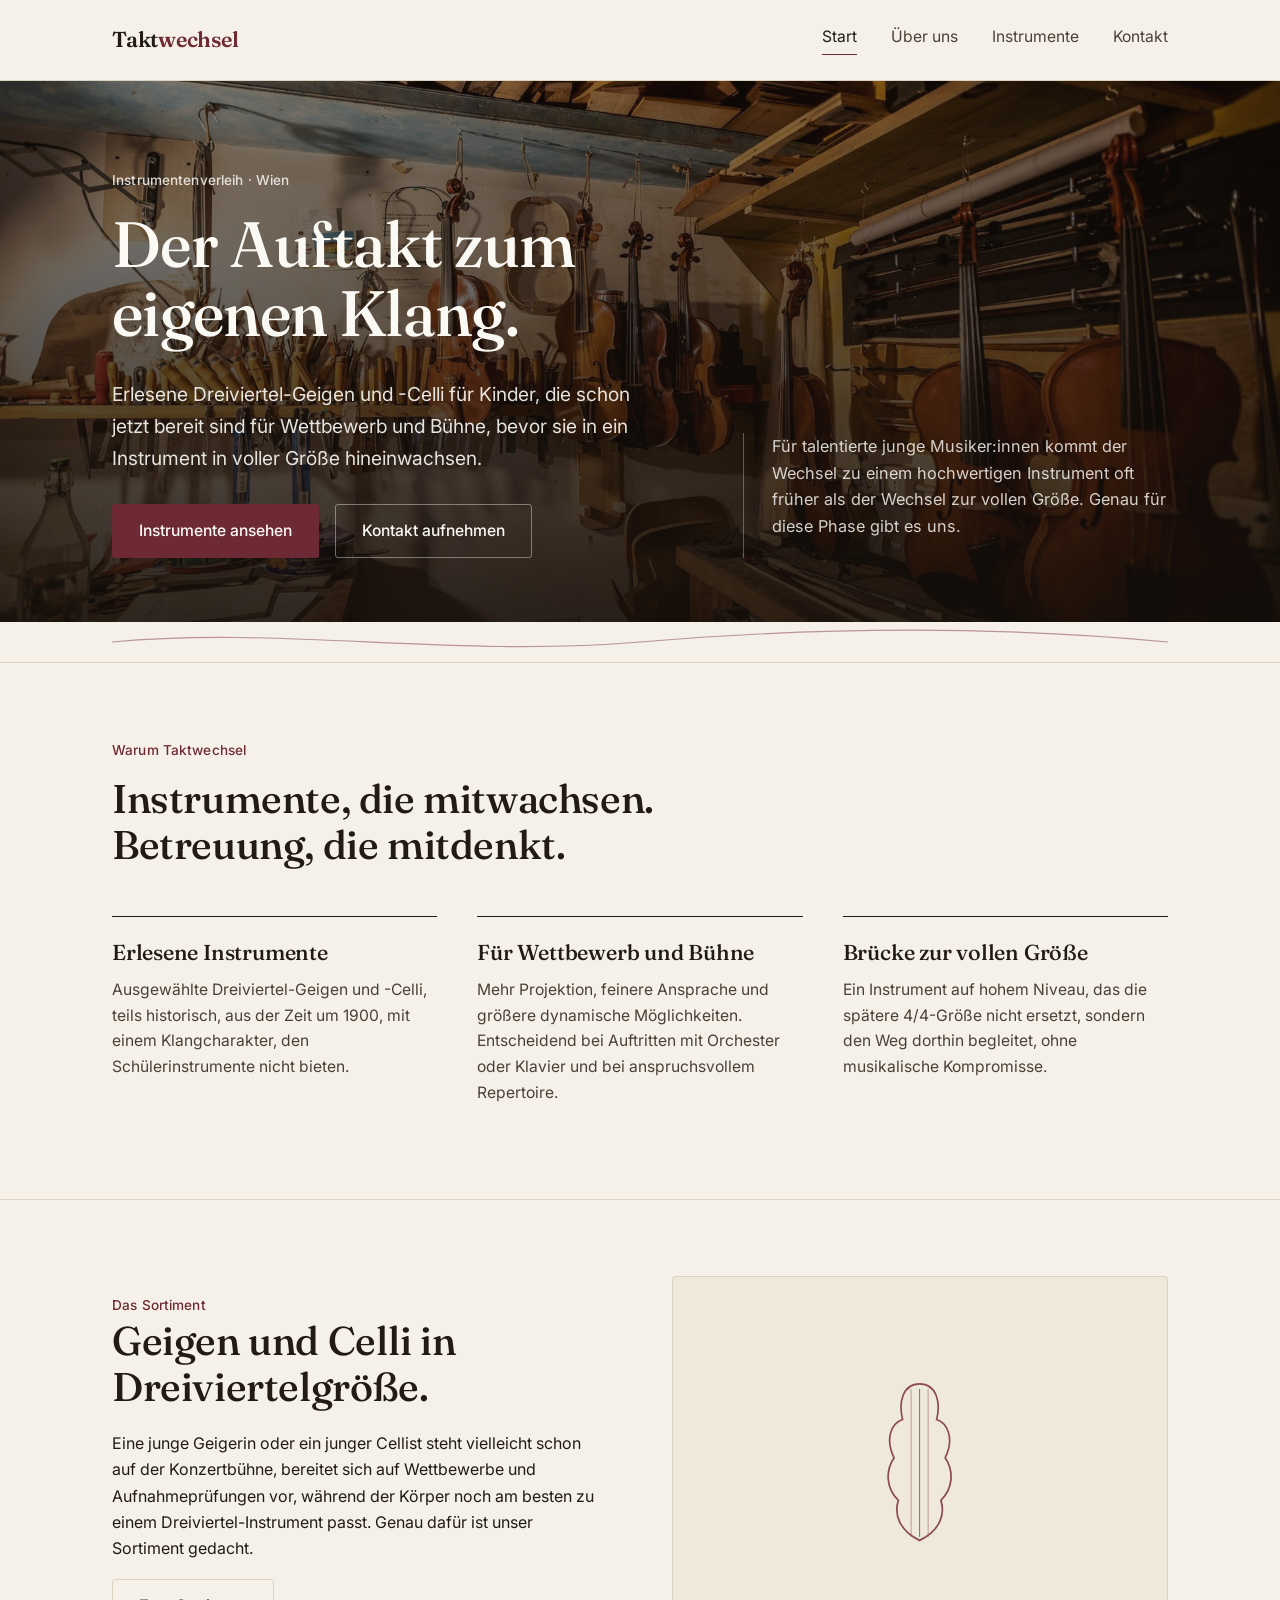
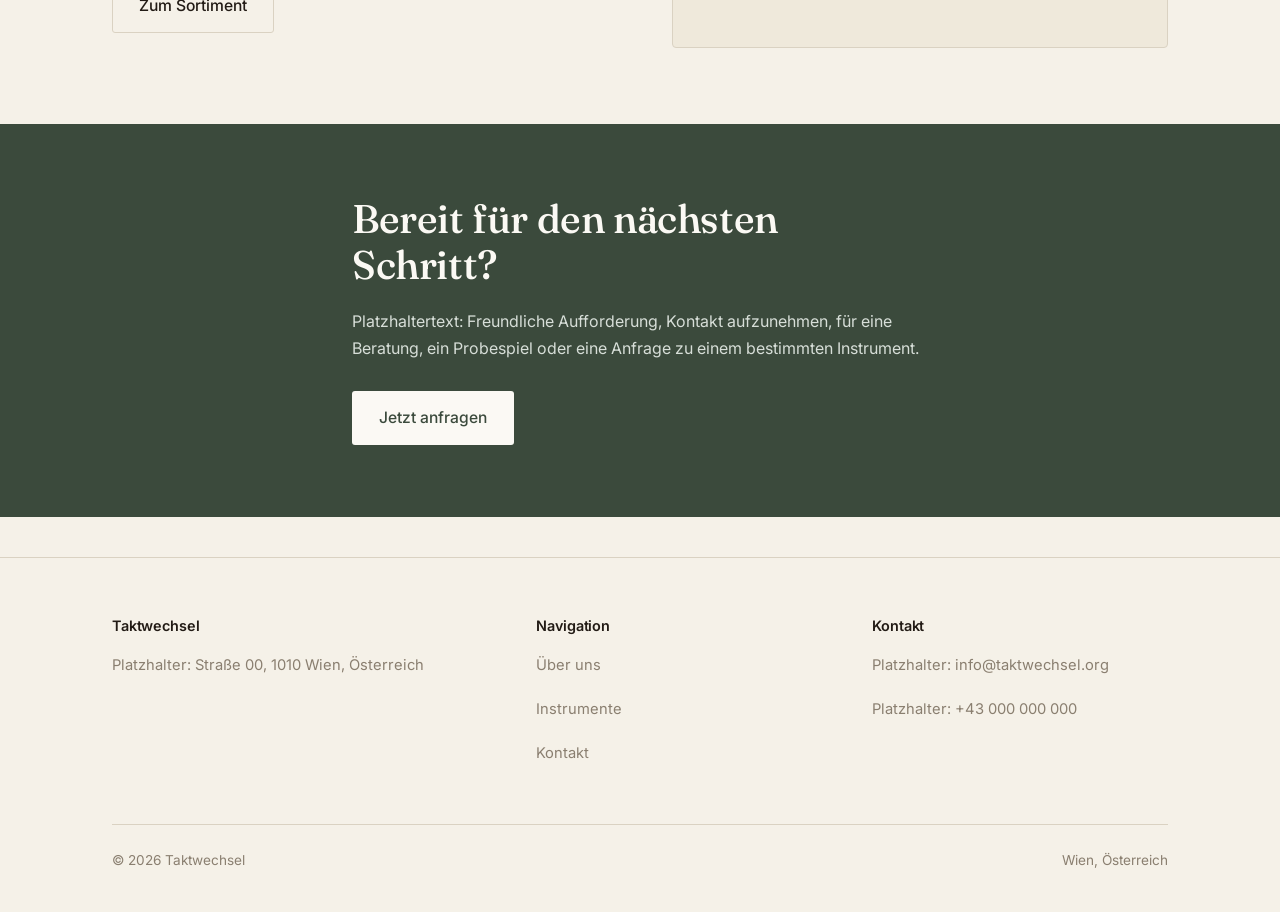
==== commit ffb47358: "Add files via upload" ====
--- a/index.html
+++ b/index.html
@@ -24,7 +24,7 @@
   </div>
 </header>
 
-<section class="hero">
+<section class="hero hero-photo" style="background-image: url('werkstatt.jpg');">
   <div class="wrap">
     <div class="hero-copy">
       <span class="label">Instrumentenverleih · Wien</span>
--- a/style.css
+++ b/style.css
@@ -199,6 +199,36 @@
   font-size: 1.02rem;
 }
 
+/* ---------- Hero with background photo (opening page) ---------- */
+
+.hero-photo {
+  position: relative;
+  background-color: var(--ink);
+  background-size: cover;
+  background-position: center;
+  overflow: hidden;
+}
+
+.hero-photo::before {
+  content: "";
+  position: absolute;
+  inset: 0;
+  background: linear-gradient(180deg, rgba(20, 15, 11, 0.5) 0%, rgba(20, 15, 11, 0.88) 100%);
+}
+
+.hero-photo .wrap {
+  position: relative;
+  z-index: 1;
+}
+
+.hero-photo .label { color: rgba(251, 249, 244, 0.85); }
+.hero-photo h1 { color: var(--surface); }
+.hero-photo .lede { color: rgba(251, 249, 244, 0.9); }
+.hero-photo .hero-aside { border-left-color: rgba(251, 249, 244, 0.3); }
+.hero-photo .hero-aside p { color: rgba(251, 249, 244, 0.82); }
+.hero-photo .btn-ghost { border-color: rgba(251, 249, 244, 0.4); color: var(--surface); }
+.hero-photo .btn-ghost:hover { border-color: var(--surface); }
+
 .hero-cta {
   margin-top: 30px;
   display: flex;
@@ -385,6 +415,45 @@
 .instrument-name {
   font-family: var(--serif);
   font-size: 1.15rem;
+}
+
+.instrument-name-cell {
+  display: flex;
+  flex-direction: column;
+  gap: 6px;
+  align-items: flex-start;
+}
+
+.status-badge {
+  display: inline-flex;
+  align-items: center;
+  gap: 6px;
+  font-family: var(--sans);
+  font-size: 0.78rem;
+  padding: 3px 10px;
+  border-radius: 999px;
+  border: 1px solid;
+  white-space: nowrap;
+}
+
+.status-badge::before {
+  content: "";
+  width: 6px;
+  height: 6px;
+  border-radius: 50%;
+  background: currentColor;
+}
+
+.status-available {
+  color: var(--spruce);
+  border-color: var(--spruce);
+  background: rgba(59, 74, 60, 0.08);
+}
+
+.status-rented {
+  color: var(--muted);
+  border-color: var(--line);
+  background: var(--surface-deep);
 }
 
 .instrument-row .btn { padding: 9px 18px; font-size: 0.9rem; }
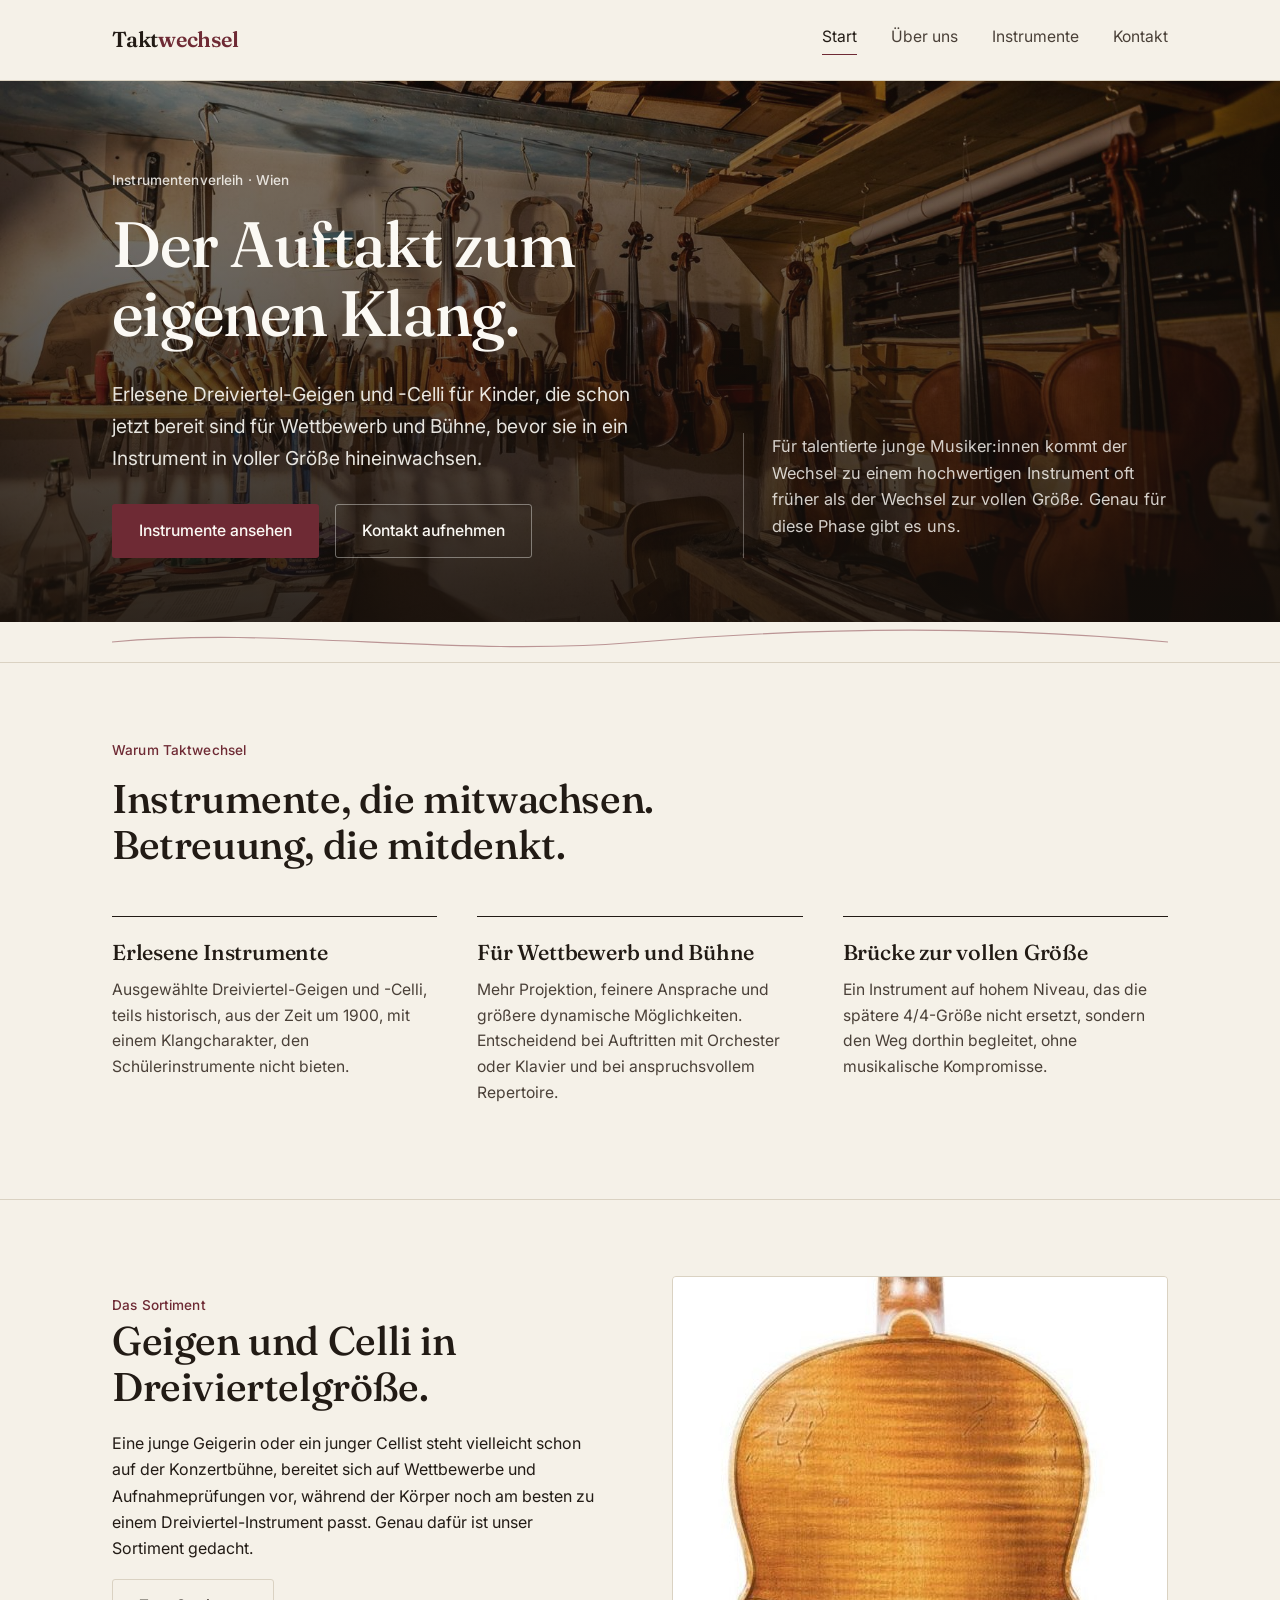
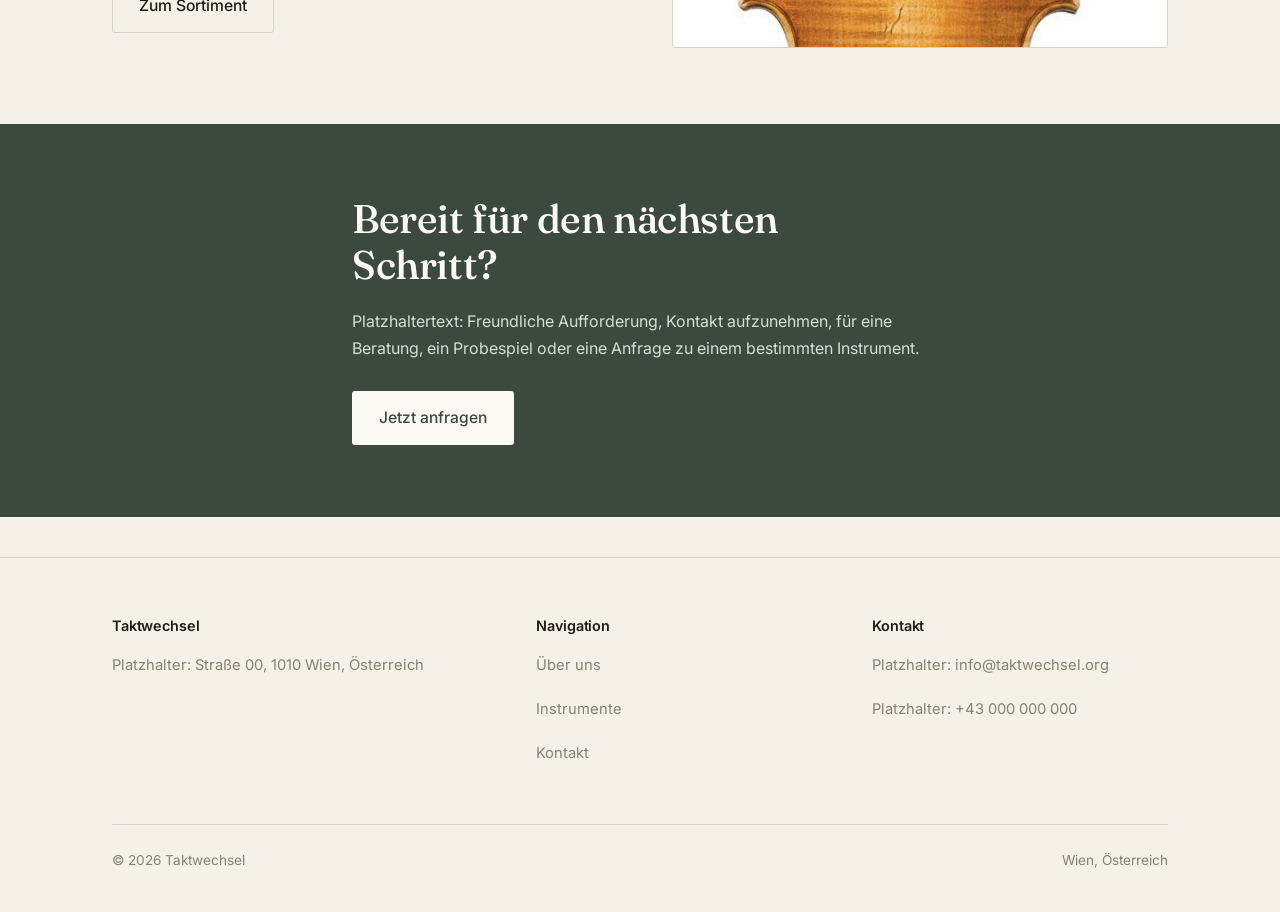
==== commit c543ca33: "Add files via upload" ====
--- a/index.html
+++ b/index.html
@@ -78,12 +78,7 @@
         <a href="instrumente.html" class="btn btn-ghost">Zum Sortiment</a>
       </div>
       <div class="instrument-visual">
-        <svg viewBox="0 0 120 200" fill="none" xmlns="http://www.w3.org/2000/svg">
-          <path d="M60 8 C40 8 35 30 40 50 C25 55 20 75 30 95 C20 110 20 130 35 145 C30 160 35 180 60 192 C85 180 90 160 85 145 C100 130 100 110 90 95 C100 75 95 55 80 50 C85 30 80 8 60 8 Z" stroke="currentColor" stroke-width="2"/>
-          <line x1="60" y1="14" x2="60" y2="188" stroke="currentColor" stroke-width="1"/>
-          <line x1="50" y1="14" x2="50" y2="188" stroke="currentColor" stroke-width="0.6"/>
-          <line x1="70" y1="14" x2="70" y2="188" stroke="currentColor" stroke-width="0.6"/>
-        </svg>
+        <img src="geige2-back.jpg" alt="Rückseite einer Dreiviertel-Geige, gemasertes Ahornholz">
       </div>
     </div>
   </div>
--- a/style.css
+++ b/style.css
@@ -292,9 +292,17 @@
   align-items: center;
   justify-content: center;
   color: var(--accent-soft);
+  overflow: hidden;
 }
 
 .instrument-visual svg { width: 46%; height: 46%; }
+
+.instrument-visual img {
+  width: 100%;
+  height: 100%;
+  object-fit: cover;
+  object-position: center 22%;
+}
 
 /* ---------- Instrument list (Instrumente page) ---------- */
 
@@ -377,12 +385,12 @@
   display: flex;
   align-items: center;
   justify-content: center;
-  padding: 48px;
+  gap: 20px;
+  padding: 32px;
   z-index: 100;
   opacity: 0;
   pointer-events: none;
   transition: opacity 0.2s ease;
-  cursor: zoom-out;
 }
 
 .lightbox-overlay.active {
@@ -390,26 +398,78 @@
   pointer-events: auto;
 }
 
+.lightbox-figure {
+  position: relative;
+  display: flex;
+  flex-direction: column;
+  align-items: center;
+  gap: 20px;
+  min-width: 0;
+}
+
 .lightbox-overlay img {
-  max-width: 88vw;
-  max-height: 88vh;
+  display: block;
+  max-width: 78vw;
+  max-height: 78vh;
   object-fit: contain;
   border-radius: 3px;
-}
-
-.instrument-thumb {
-  width: 84px;
-  height: 84px;
-  border-radius: 3px;
-  overflow: hidden;
-  background: var(--surface-deep);
-  border: 1px solid var(--line);
-}
-
-.instrument-thumb img {
-  width: 100%;
-  height: 100%;
-  object-fit: cover;
+  cursor: zoom-out;
+}
+
+.lightbox-nav {
+  flex: none;
+  appearance: none;
+  -webkit-appearance: none;
+  width: 48px;
+  height: 48px;
+  padding: 0;
+  border-radius: 50%;
+  border: 1px solid rgba(251, 249, 244, 0.4);
+  background: rgba(251, 249, 244, 0.1);
+  color: var(--surface);
+  display: flex;
+  align-items: center;
+  justify-content: center;
+  cursor: pointer;
+}
+
+.lightbox-nav:hover { background: rgba(251, 249, 244, 0.22); }
+.lightbox-nav svg { width: 20px; height: 20px; display: block; stroke: var(--surface); }
+.lightbox-nav.is-hidden { visibility: hidden; }
+
+.lightbox-dots {
+  display: flex;
+  gap: 8px;
+}
+
+.lightbox-dots span {
+  width: 7px;
+  height: 7px;
+  border-radius: 50%;
+  background: rgba(251, 249, 244, 0.35);
+  cursor: pointer;
+}
+
+.lightbox-dots span.active { background: var(--surface); }
+
+/* Small dot indicator on the thumbnail itself, shown when it holds more than one photo */
+.instrument-thumb .gallery-hint {
+  position: absolute;
+  bottom: 6px;
+  left: 0;
+  right: 0;
+  display: flex;
+  justify-content: center;
+  gap: 4px;
+  z-index: 2;
+}
+
+.instrument-thumb .gallery-hint span {
+  width: 4px;
+  height: 4px;
+  border-radius: 50%;
+  background: rgba(251, 249, 244, 0.9);
+  box-shadow: 0 0 0 1px rgba(34, 27, 21, 0.3);
 }
 
 .instrument-name {
@@ -638,6 +698,10 @@
   .main-nav { gap: 20px; }
   .wrap { padding: 0 20px; }
   section { padding: 56px 0; }
+  .lightbox-overlay { gap: 8px; padding: 16px; }
+  .lightbox-nav { width: 36px; height: 36px; }
+  .lightbox-nav svg { width: 16px; height: 16px; }
+  .lightbox-overlay img { max-width: 68vw; }
 }
 
 @media (prefers-reduced-motion: reduce) {
